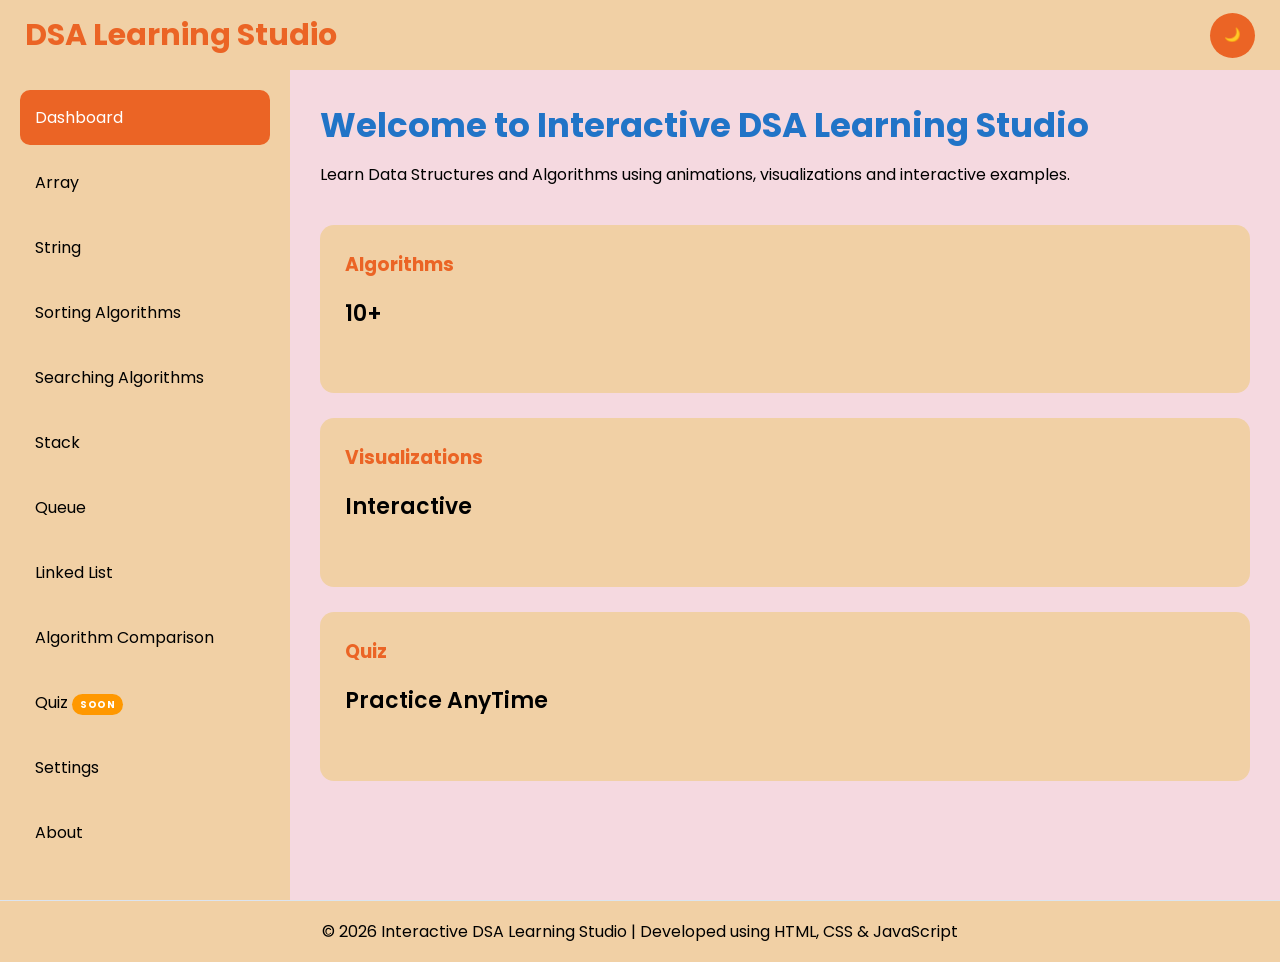
==== html/INDEX.html @ 1cca20a8 "intial commit" ====
<!DOCTYPE html>
<html lang="en">

<head>
    <meta charset="UTF-8">
    <meta name="viewport" content="width=device-width, initial-scale=1.0">

    <title>Interactive DSA Learning Studio</title>

    <link rel="stylesheet" href="../css/index.css">
    <link rel="preconnect" href="https://fonts.googleapis.com">

    <link href="https://fonts.googleapis.com/css2?family=Poppins:wght@300;400;500;600;700&display=swap"
        rel="stylesheet">
</head>

<body>
    <header class="header">
        <div class="logo">
            <h1>DSA Learning Studio</h1>

        </div>

        <nav class="top-nav">

            <button id="themeToggle" class="nav-btn">
                🌙
            </button>

            <button id="menuToggle" class="nav-btn mobile-only">
                ☰
            </button>

        </nav>

    </header>

    <div class="container">
        <aside class="sidebar" id="sidebar">
            <ul>
                <li class="active" data-page="dashboard">
                    Dashboard
                </li>
                <li data-page="array">
                    Array
                </li>
                </li>
                <li data-page="string">
                    String
                </li>
                <li data-page="sorting">
                    Sorting Algorithms
                </li>

                <li data-page="searching">
                    Searching Algorithms
                </li>

                <li data-page="stack">
                    Stack
                </li>

                <li data-page="queue">
                    Queue
                </li>

                <li data-page="linkedlist">
                    Linked List
                </li>

                <li data-page="comparison">
                    Algorithm Comparison
                </li>

                <li data-page="quiz">
                    Quiz
                    <span class="sidebar-badge">Soon</span>
                </li>

                <li data-page="settings">
                    Settings
                </li>

                <li data-page="about">
                    About
                </li>

            </ul>

        </aside>

        <main id="app">
            <section class="welcome">

                <h1>
                    Welcome to Interactive DSA Learning Studio
                </h1>

                <p>

                    Learn Data Structures and Algorithms
                    through interactive visualizations,
                    animations, quizzes, comparisons,
                    and real-time demonstrations.

                </p>

                <div class="dashboard-cards">

                    <article class="card">

                        <h3>Algorithms</h3>

                        <p>10+</p>

                    </article>

                    <article class="card">

                        <h3>Visualizations</h3>

                        <p>Interactive</p>

                    </article>

                    <article class="card">

                        <h3>Quiz</h3>

                        <p>Practice Anytime</p>

                    </article>

                </div>

            </section>

        </main>

    </div>

    <footer class="footer">

        <p>

            © 2026 Interactive DSA Learning Studio

            |
            Developed using HTML, CSS & JavaScript

        </p>

    </footer>
    <dialog id="infoDialog">

        <h2>Information</h2>
        <p>
            This application helps students
            understand DSA concepts visually.
        </p>

        <button onclick="document.getElementById('infoDialog').close()">
            Close
        </button>

    </dialog>

    <script src="../js/index.js"></script>

</body>

</html>
---- css/index.css ----
@import url('https://fonts.googleapis.com/css2?family=Poppins:wght@300;400;500;600;700;800&display=swap');

:root {
    --primary: #eb6425;
    --h1: rgb(0, 60, 255);
    --bg: #f5d9e0;
    --surface: #f1d0a5;
    --border: #dbe4f0;
    --radius: 14px;
}

body.dark {
    --bg: #121d38;
    --surface: #0c182b;
    --text: #f8fafc;
}

* {
    margin: 0;
    padding: 0;
    box-sizing: border-box;
}

body {
    font-family: "Poppins", sans-serif;
    background: var(--bg);
    color: var(--text);
}

.header {
    height: 70px;
    background: var(--surface);
    display: flex;
    justify-content: space-between;
    align-items: center;
    padding: 0 25px;
    top: 0;
}

.logo h1 {
    color: var(--primary);
    font-size: 30px;
}

.top-nav {
    display: flex;
    align-items: center;
    gap: 12px;
}

.nav-btn {
    border: none;
    background: var(--primary);
    width: 45px;
    height: 45px;
    border-radius: 50%;
}

.nav-btn:hover {
    transform: scale(1.09);
    background: #1a3155;
}

.mobile-only {
    display: none;
}

.container {
    display: flex;
    min-height: calc(100vh - 70px);
}

.sidebar {
    width: 290px;
    background: var(--surface);
    padding: 20px;
}

.sidebar ul {
    list-style: none;
}

.sidebar li {
    padding: 15px;
    margin-bottom: 10px;
    border-radius: 10px;
}

.sidebar li:hover {
    background: var(--primary);
    color: #fcf7f7;
    cursor: pointer;
}

.sidebar li.active {
    background: var(--primary);
    color: #fff;
}

.sidebar-badge {
    margin-left: auto;
    padding: 3px 8px;
    background: #ff9800;
    color: #fff;
    font-size: 10px;
    font-weight: 700;
    border-radius: 12px;
    text-transform: uppercase;
    letter-spacing: .5px;
}

.soon-badge {
    display: inline-block;
    margin-left: 10px;
    padding: 3px 10px;
    font-size: 12px;
    font-weight: 600;
    color: #fff;
    background: #ff9800;
    border-radius: 20px;
    letter-spacing: .5px;
    vertical-align: middle;
}

main {
    flex: 3;
    padding: 30px;
}

.welcome h1 {
    font-size: 34px;
    margin-bottom: 10px;
    color: #2174c7;
}

.welcome p {
    line-height: 1.8;
    margin-bottom: 35px;
}

.dashboard-cards {
    display: grid;
    gap: 25px;
}

main section h1 {
    color: var(--h1);
}

.card {
    background: var(--surface);
    padding: 25px;
    border-radius: var(--radius);
}

.card:hover {
    transform: translateY(-8px);
    transition: .3s;
}

.card h3 {
    color: var(--primary);
    margin-bottom: 15px;
}

.card p {
    font-size: 22px;
    font-weight: 600;
}

button {
    font-family: inherit;
}

/* ===========================================
            ARRAY VISUALIZER
=========================================== */

.array-page {
    width: 100%;
    animation: fadeIn .4s;
}

/* ---------- Controls ---------- */

.array-controls {
    display: flex;
    gap: 15px;
    margin: 25px 0;
    flex-wrap: wrap;
}

.array-controls section {
    display: flex;
    gap: 12px;
    flex-wrap: wrap;
}

/* ---------- Visualization ---------- */

#arrayContainer {

    min-height: 180px;

    display: flex;

    justify-content: center;

    align-items: flex-end;

    gap: 15px;

    flex-wrap: wrap;

}

/* ---------- Array Box ---------- */

.array-box {

    width: 85px;

    height: 85px;

    background: var(--primary);

    color: white;

    border-radius: 12px;

    display: flex;

    flex-direction: column;

    justify-content: center;

    align-items: center;

    font-weight: bold;

    transition: .4s;

    position: relative;

    box-shadow: 0 5px 12px rgba(0, 0, 0, .15);

}

/* Value */

.array-value {

    font-size: 22px;

}

/* Index */

.array-index {

    position: absolute;

    bottom: -28px;

    font-size: 15px;

    color: var(--text);

    font-weight: 600;

}

/* ---------- Active ---------- */

.array-box.active {

    background: #2563eb;

    transform: translateY(-10px);

}

/* ---------- Insert ---------- */

.array-box.insert {

    background: #22c55e;

    transform: translateY(-12px) scale(1.08);

    box-shadow: 0 0 20px rgba(34, 197, 94, .6);

    animation: arrayInsert .5s ease;

}

/* ---------- Delete ---------- */

.array-box.delete {

    background: #ef4444;

    animation: arrayDelete .5s ease forwards;

}

/* ---------- Update ---------- */

.array-box.update {

    background: #f59e0b;

}

/* ---------- Traverse ---------- */

.array-box.visit {

    background: #8b5cf6;

    transform: translateY(-12px) scale(1.08);

    box-shadow: 0 0 20px rgba(139, 92, 246, .6);

}

/* ===========================================
            MEMORY PANEL
=========================================== */

.memory-panel {

    margin-top: 35px;

    background: var(--surface);

    padding: 25px;

    border-radius: 12px;

    box-shadow: 0 5px 15px rgba(0, 0, 0, .08);

}

.memory-panel h2 {

    color: var(--primary);

    margin-bottom: 18px;

}

#memoryContainer {

    display: flex;

    flex-direction: column;

    gap: 12px;

}

/* ---------- Memory Card ---------- */

.memory-card {

    background: white;

    color: black;

    border-left: 6px solid var(--primary);

    padding: 14px;

    border-radius: 8px;

    font-family: Consolas, monospace;

    animation: memoryAnimation .5s ease;

}

body.dark .memory-card {

    background: #24324d;

    color: white;

}

/* ===========================================
            SYNTAX PANEL
=========================================== */

.syntax-panel {

    margin-top: 35px;

    background: var(--surface);

    padding: 25px;

    border-radius: 12px;

    box-shadow: 0 5px 15px rgba(0, 0, 0, .08);

}

.syntax-panel h2 {

    color: var(--primary);

    margin-bottom: 15px;

}

.syntax-panel pre {

    background: #0f172a;

    color: #22c55e;

    padding: 20px;

    border-radius: 10px;

    overflow: auto;

    font-size: 15px;

    line-height: 1.8;

}

/* ===========================================
            ANIMATIONS
=========================================== */

@keyframes arrayInsert {

    from {

        transform: translateY(-70px);

        opacity: 0;

    }

    to {

        transform: translateY(0);

        opacity: 1;

    }

}

@keyframes arrayDelete {

    from {

        opacity: 1;

        transform: scale(1);

    }

    to {

        opacity: 0;

        transform: scale(.5);

    }

}

@keyframes memoryAnimation {

    from {

        transform: translateX(-30px);

        opacity: 0;

    }

    to {

        transform: translateX(0);

        opacity: 1;

    }

}

.journey-box {
    width: 100%;
    min-height: 280px;
    border-radius: 14px;
    border: 2px solid #4a90e2;
    background: #ffffff;
    display: flex;
    flex-direction: column;
    justify-content: space-between;
    align-items: center;
    padding: 20px;
    overflow: hidden;
}

.journey-step {
    font-size: 20px;
    font-weight: 700;
    color: #4a90e2;
    min-height: 30px;
    text-align: center;
    transition: opacity .3s ease, transform .3s ease;
}

/* ==========================================
   JOURNEY ANIMATION AREA
========================================== */

.journey-animation {
    width: 100%;
    flex: 1;

    display: flex;
    justify-content: center;
    align-items: center;

    position: relative;

    /* IMPORTANT:
       Do not clip the floating element */
    overflow: visible;
}


/* ==========================================
   FLOATING DELETED VALUE
========================================== */

.floating-value {

    position: absolute;

    width: 60px;
    height: 60px;

    border-radius: 50%;

    background: #4a90e2;
    color: #ffffff;

    display: flex;
    justify-content: center;
    align-items: center;

    font-size: 22px;
    font-weight: 700;

    opacity: 0;

    pointer-events: none;

    z-index: 100;

    will-change: transform, opacity;

    transform:
        translate3d(0, 0, 0) scale(.85);

    transition:
        transform .55s cubic-bezier(.22, 1, .36, 1),
        opacity .35s ease;

    box-shadow:
        0 8px 22px rgba(239, 68, 68, .25);

    backface-visibility: hidden;
}

/* ==========================================
   JOURNEY ARRAY
========================================== */

.journey-array {

    display: flex;

    gap: 15px;

    align-items: center;

    justify-content: center;

    flex-wrap: wrap;

    perspective: 800px;

    position: relative;

    z-index: 5;
}


/* ==========================================
   JOURNEY CELL
========================================== */

.journey-cell {

    width: 65px;
    height: 65px;

    border: 2px solid #4a90e2;

    border-radius: 10px;

    display: flex;

    justify-content: center;

    align-items: center;

    font-size: 22px;

    font-weight: bold;

    background: #f8fbff;

    color: #1f2937;

    /*
       IMPORTANT:
       Only transform is used for physical movement.
       Background/border changes are separate states.
    */

    transition:
        transform .65s cubic-bezier(.22, 1, .36, 1),
        opacity .35s ease;

    will-change: transform, opacity;

    backface-visibility: hidden;

    position: relative;

    z-index: 2;
}

/* ==========================================
   ACTIVE / ACCESS
========================================== */

.journey-cell.active {

    transform:
        translate3d(0, -10px, 0) scale(1.06);

    background: #dbeafe;

    border-color: #4a90e2;

    box-shadow:
        0 10px 22px rgba(74, 144, 226, .22);
}


/* ==========================================
   DELETED ELEMENT
========================================== */

.journey-cell.delete {

    background: #ef4444;

    color: #ffffff;

    border-color: #ef4444;

    transform:
        translate3d(0, -10px, 0) scale(1.08);

    opacity: .65;

    box-shadow:
        0 10px 24px rgba(239, 68, 68, .25);
}


/* ==========================================
   SHIFTING ELEMENT
========================================== */

/*
   IMPORTANT:
   No background.
   No border.
   No color change.

   The complete box simply moves.
*/

.journey-cell.shift-left {

    transform:
        translate3d(-80px, 0, 0) scale(1.03);

    background: #4a90e2;

    color: #ffffff;

    border-color: #4a90e2;

    box-shadow:
        0 8px 20px rgba(74, 144, 226, .25);
}


/* ==========================================
   FINAL INSERTED POSITION
========================================== */

.journey-cell.fill {

    background: #4a90e2;

    color: #ffffff;

    border-color: #4a90e2;

    transform:
        translate3d(0, -4px, 0) scale(1.04);

    box-shadow:
        0 8px 20px rgba(74, 144, 226, .28);
}

.memory-panel {
    transition:
        transform .55s cubic-bezier(.22, 1, .36, 1),
        opacity .4s ease;
}

.memory-panel {
    position: relative;
    z-index: 20;
    will-change: transform;
    backface-visibility: hidden;
}


/* ==========================================
        STRING VISUALIZER
========================================== */

#stringInput {
    border-radius: 10px;
    font-size: large;
    padding: 20px;
}

#stringInput::placeholder {
    font-size: 17px;
    font-weight: 500;
    color: #b4b0b0;
    padding: 20px;
}

#stringInput:focus {
    border-color: var(--primary);
    box-shadow: 0 0 0 3px rgba(235, 100, 37, .12);
}

.string-page {
    width: 100%;
    animation: fadeIn .4s;
}


/* ---------- Controls ---------- */

.string-controls {

    display: flex;

    gap: 15px;

    margin: 25px 0;

    flex-wrap: wrap;
}

.string-controls section {

    display: flex;

    gap: 12px;

    flex-wrap: wrap;
}


/* ---------- String Visualization ---------- */

#stringContainer {

    min-height: 180px;

    display: flex;

    justify-content: center;

    align-items: flex-end;

    gap: 15px;

    flex-wrap: wrap;
}


/* ---------- Character Box ---------- */

.string-box {

    width: 70px;

    height: 70px;

    background: var(--primary);

    color: white;

    border-radius: 12px;

    display: flex;

    flex-direction: column;

    justify-content: center;

    align-items: center;

    font-weight: bold;

    position: relative;

    box-shadow:
        0 5px 12px rgba(0, 0, 0, .15);

    transition:
        transform .5s ease,
        background .35s ease,
        opacity .35s ease;
}


/* Character */

.string-character {

    font-size: 25px;

}


/* Index */

.string-index {

    position: absolute;

    bottom: -28px;

    font-size: 15px;

    color: var(--text);

    font-weight: 600;

}


/* ---------- Active ---------- */

.string-box.active {

    background: #2563eb;

    transform:
        translateY(-10px) scale(1.05);
}


/* ---------- Insert ---------- */

.string-box.insert {

    background: #22c55e;

}


/* ---------- Delete ---------- */

.string-box.delete {

    background: #ef4444;

}


/* ---------- Update ---------- */

.string-box.update {

    background: #f59e0b;

}


/* ---------- Traverse ---------- */

.string-box.visit {

    background: #8b5cf6;

}


/* ==========================================
        STRING JOURNEY CELL
========================================== */

.string-journey-cell {

    width: 65px;

    height: 65px;

    border: 2px solid #4a90e2;

    border-radius: 10px;

    display: flex;

    justify-content: center;

    align-items: center;

    font-size: 22px;

    font-weight: bold;

    background: #f8fbff;

    color: #1f2937;

    transition:
        transform .65s cubic-bezier(.22, 1, .36, 1),
        background .35s ease,
        color .35s ease,
        opacity .4s ease;

    will-change: transform, opacity;

    backface-visibility: hidden;
}


body.dark .string-journey-cell {

    background: #24324d;

    color: white;

}


/* ---------- Active Character ---------- */

.string-journey-cell.active {

    background: #dbeafe;

    border-color: #2563eb;

    transform:
        translateY(-10px) scale(1.06);

    box-shadow:
        0 10px 22px rgba(37, 99, 235, .22);
}


/* ---------- Stored Character ---------- */

.string-journey-cell.fill {

    background: #4a90e2;

    color: white;

    border-color: #4a90e2;
}


/* ==========================================
        STRING MEMORY CARDS
========================================== */

.string-memory-card {

    background: white;

    color: black;

    border-left:
        6px solid var(--primary);

    padding: 14px;

    border-radius: 8px;

    font-family: Consolas, monospace;

    animation:
        memoryAnimation .5s ease;
}


body.dark .string-memory-card {

    background: #24324d;

    color: white;
}

#stringJourneySurface {
    position: relative;
    min-height: 0;
    overflow: visible;
}

#stringJourneySurface.active {
    min-height: 420px;
    margin: 25px 0;
}

#stringMemoryPanel {
    position: relative;
    z-index: 5;

    transition:
        transform .7s cubic-bezier(.22, 1, .36, 1),
        box-shadow .5s ease;

    will-change: transform;
}

#stringMemoryPanel.string-simulation-active {
    transform: translateY(-210px);
    z-index: 5;
}

#stringMemoryPanel.moving {
    transform: translateY(0);
    opacity: 1;
}


#arrayInput {
    border-radius: 10px;
    font-size: large;
    padding: 20px;
}

#arrayInput::placeholder {
    font-size: 17px;
    font-weight: 500;
    color: #999;
    padding: 20px;
}

.array-index-input {
    border-radius: 10px;
    font-size: large;
    padding: 20px;
}

.array-index-input:focus {
    font-size: 17px;
    font-weight: 500;
    color: #999;
    padding: 20px;
}

#targetInput {
    border-radius: 10px;
    font-size: large;
    padding: 20px;
}

#targetInput::placeholder {
    font-size: 17px;
    font-weight: 500;
    color: #999;
    padding: 20px;
}

#algorithmSelect {
    width: 220px;
    height: 52px;
    padding: 0 18px;
    border: none;
    border-radius: 10px;
    background: var(--primary);
    color: #ffffff;
    font-size: 16px;
    font-family: inherit;
    font-weight: 600;
    cursor: pointer;
    outline: none;
    box-shadow: 0 6px 18px rgba(0, 0, 0, .12);
    transition: all .3s ease;
}

#algorithmSelect:hover {
    transform: translateY(-2px);
    background: #152e80;
    box-shadow: 0 10px 22px rgba(0, 0, 0, .18);
}

#algorithmSelect:focus {
    border: 2px solid var(--primary);
}

#algorithmSelect option {
    color: #000000;
    background: var(--surface);
    font-size: 16px;
}

#speedSelect {
    width: 180px;
    height: 52px;
    border: none;
    border-radius: 10px;
    padding: 0 15px;
    background: var(--primary);
    color: white;
    font-size: 16px;
    font-weight: 600;
    cursor: pointer;
    transition: .3s;
}

#speedSelect:hover {
    background: #152e80;
}

#speedSelect option {
    background: white;
    color: black;
}

.bar.divide {
    background: #8b5cf6;
}

.bar.merge {
    background: #f59e0b;
}

.bar.pivot {
    background: #facc15;
    color: black;
}

.bar.right {
    background: #a855f7;
}

.primary-btn,
.success-btn {
    padding: 12px 24px;
    border: none;
    border-radius: 10px;
    font-size: 16px;
    font-weight: 600;
    font-family: inherit;
    cursor: pointer;
    transition: all .3s ease;
    color: white;
}

.primary-btn {
    background: var(--primary);
}

.success-btn {
    background: var(--primary);
}

.primary-btn:hover {
    background: #152e80;
    transform: translateY(-3px);
    box-shadow: 0 8px 20px rgba(235, 100, 37, .35);
}

.success-btn:hover {
    background: #152e80;
    transform: translateY(-3px);
    box-shadow: 0 8px 20px rgba(22, 163, 74, .35);
}

.primary-btn:active,
.success-btn:active {
    transform: scale(.96);
}

.sorting-page {
    animation: fadeIn .4s;
}

.sorting-controls {
    display: flex;
    gap: 15px;
    margin: 25px 0;
    flex-wrap: wrap;
}

.bar.minimum {
    background: #facc15;
    color: black;
}

.bar.key {
    background: #facc15;
    color: #000;
}

.bar.found {
    background: #22c55e;
}

.bar.notfound {
    background: #ef4444;
}

.bar.mid {
    background: #facc15;
    color: black;
}

.bar.range {
    background: #2563eb;
}

.bar.mid {
    background: #facc15;
    color: black;
}

.bar.range {
    background: #3b82f6;
}

.bar.eliminated {
    background: #e62877;
    opacity: .5;
}

.bar.found {
    background: #22c55e;
}

.algorithms-section {
    margin-top: 40px;
}

.algorithms-section h2 {
    margin-bottom: 10px;
    color: #2563eb;
}

.algorithms-section p {
    margin-bottom: 25px;
    color: #666;
}

.algorithm-category {
    background: #ffffff;
    border-radius: 12px;
    padding: 20px;
    margin-bottom: 20px;
    box-shadow: 0 4px 12px rgba(0, 0, 0, .08);
}

body.dark .algorithm-category {
    background: #2b2b2b;
}

.algorithm-category h3 {
    margin-bottom: 15px;
    color: #0f172a;
}

body.dark .algorithm-category h3 {
    color: #ffffff;
}

.algorithm-category ul {
    list-style: none;
    padding: 0;
}

.algorithm-category li {
    padding: 8px 0;
    border-bottom: 1px solid #e5e7eb;
}

.algorithm-category li:last-child {
    border-bottom: none;
}

.available {
    color: #16a34a;
    font-weight: bold;
    margin-right: 8px;
}

.coming-soon {
    color: #f59e0b;
    font-weight: bold;
    margin-right: 8px;
}

.status-panel {
    position: relative;
    z-index: 30;
}

.status-card {
    position: relative;
    z-index: 30;
}

.status-panel p {
    margin: 10px 0;
    font-size: 16px;
}

.status-panel strong {
    color: var(--primary);
}

.visualizer {
    margin-top: 40px;
    background: var(--surface);
    border-radius: 12px;
    padding: 30px;
    min-height: 420px;
    box-shadow: var(--shadow);
}

#barContainer {
    height: 320px;
    display: flex;
    align-items: flex-end;
    justify-content: center;
    gap: 10px;
}

.bar {
    width: 45px;
    background: var(--primary);
    color: white;
    display: flex;
    justify-content: center;
    align-items: flex-end;
    padding-bottom: 8px;
    border-radius: 8px 8px 0 0;
    transition: .5s;
    font-size: 14px;
    font-weight: bold;
}

#status {
    margin-top: 20px;
    font-weight: 600;
    color: var(--primary);
}

.bar {
    transition: all .5s ease;
}

.bar.active {
    background: #2563eb;
}

.bar.swap {
    background: #ef4444;
}

.bar.sorted {
    background: #22c55e;
}

.bar {
    transition: all .5s ease;
}

.bar.active {
    background: #2563eb;
    transform: scale(1.08);
}

.bar.swap {
    background: #ef4444;
}

.bar.sorted {
    background: #22c55e;
}

.stack-page {
    width: 100%;
}

.stack-container {
    width: 100%;
    height: 420px;
    display: flex;
    justify-content: center;
    align-items: center;
    margin: 30px 0;
    background-color: var(--surface);
    border-radius: 10px;
}

.stack-wrapper {
    position: relative;
    width: 180px;
    height: 360px;
    display: flex;
    flex-direction: column;
    justify-content: flex-end;
    align-items: center;
}

#stackArea {
    width: 100%;
    height: 320px;
    display: flex;
    flex-direction: column;
    justify-content: flex-end;
    align-items: center;
    gap: 8px;
}

.stack-box {
    width: 120px;
    height: 40px;
    background: #3b82f6;
    color: white;
    border-radius: 8px;
    display: flex;
    justify-content: center;
    align-items: center;
    font-size: 18px;
    font-weight: bold;
    border: 2px solid white;
    transition: .3s;
}

.stack-box.top {
    background: #22c55e;
    border-color: #22c55e;
    box-shadow: 0 0 15px rgba(34, 197, 94, .5);
}

.stack-base {
    width: 150px;
    height: 10px;
    background: rgb(59, 57, 57);
    border-radius: 20px;
    margin-top: 8px;
}

#stackInput {
    border-radius: 10px;
    font-size: large;
    padding: 20px;
}

#stackInput::placeholder {
    font-size: 17px;
    font-weight: 500;
    color: #999;
    padding: 20px;
}

.stack-box.push {
    animation: pushAnimation .5s ease;
}

@keyframes pushAnimation {
    0% {
        transform: translateY(-80px);
        opacity: 0;
    }

    100% {
        transform: translateY(0);
        opacity: 1;
    }
}

.stack-box.pop {
    animation: popAnimation .5s ease forwards;
}

@keyframes popAnimation {
    0% {
        transform: translateY(0);
        opacity: 1;
    }

    100% {
        transform: translateY(-80px);
        opacity: 0;
    }
}

.stack-box.peek {
    background: #c5229c;
    box-shadow: 0 0 20px #c522a2;
    border-color: #c5229c;
    transition: all .3s ease;
}

.queue-box.front {
    background: #4022c5;
    border-color: #22c55e;
}

.queue-box {
    width: 60px;
    height: 60px;
    background: #3b82f6;
    color: white;
    display: flex;
    align-items: center;
    justify-content: center;
    border-radius: 10px;
    font-weight: bold;
    font-size: 18px;
    flex-shrink: 0;
    transition: 0.3s;
}

.queue-page {
    width: 100%;
}

.queue-controls {
    display: flex;
    align-items: center;
    gap: 15px;
    flex-wrap: wrap;
    margin: 25px 0;
}

#queueInput {
    width: 220px;
    padding: 20px;
    border-radius: 10px;
    font-size: 18px;
    outline: none;
    background: white;
    box-shadow: 0 5px 15px rgba(0, 0, 0, .08);
}

#queueInput::placeholder {
    font-size: 17px;
    font-weight: 500;
    color: #999;
}

.queue-container {
    width: 100%;
    margin: 30px 0;
}

.queue-wrapper {
    width: 100%;
    min-height: 120px;
    background: var(--surface);
    border-radius: 12px;
    padding: 20px;
    overflow-x: auto;
}

#queueArea {
    display: flex;
    align-items: center;
    gap: 16px;
    min-height: 70px;
}

.queue-box {
    width: 60px;
    height: 60px;
    background: #3b82f6;
    color: white;
    display: flex;
    justify-content: center;
    align-items: center;
    border-radius: 8px;
    border: 2px solid white;
    font-size: 18px;
    font-weight: bold;
    flex-shrink: 0;
    transition: .3s;
}

.queue-box.front {
    background: #22c55e;
    border-color: #22c55e;
    box-shadow: 0 0 15px rgba(34, 197, 94, .5);
}

.queue-box.enqueue {
    animation: enqueueAnimation .5s ease;
}

@keyframes enqueueAnimation {
    from {
        transform: translateX(80px);
        opacity: 0;
    }

    to {
        transform: translateX(0);
        opacity: 1;
    }
}

.queue-box.dequeue {
    animation: dequeueAnimation .5s ease forwards;
}

@keyframes dequeueAnimation {
    from {
        transform: translateX(0);
        opacity: 1;
    }

    to {
        transform: translateX(-80px);
        opacity: 0;
    }
}

.queue-dashboard {
    display: grid;
    grid-template-columns: repeat(3, 1fr);
    gap: 20px;
    margin-top: 30px;
}

.queue-dashboard .card {
    background: var(--surface);
    padding: 20px;
    border-radius: 12px;
    text-align: center;
    box-shadow: 0 4px 10px rgba(0, 0, 0, .08);
}

.queue-dashboard h3 {
    color: var(--primary);
    margin-bottom: 10px;
}

.queue-dashboard p {
    font-size: 26px;
    font-weight: bold;
}

#queueProgress {
    width: 100%;
    height: 18px;
    margin-top: 25px;
}

#queueProgressText {
    margin-top: 10px;
    font-weight: bold;
    color: var(--primary);
}

.operation-card {
    margin-top: 25px;
    background: var(--surface);
    padding: 20px;
    border-radius: 12px;
    box-shadow: 0 5px 12px rgba(0, 0, 0, .08);
}

.operation-card h3 {
    color: var(--primary);
    margin-bottom: 10px;
}

#queueOperation {
    font-weight: bold;
    font-size: 18px;
    margin-bottom: 8px;
}

#queueStatus {
    font-size: 16px;
}

.front {
    background: #4CAF50;
    color: white;
}

.peek {
    animation: peekAnimation 1s ease;
    background: #d61a43;
    color: white;
}

@keyframes peekAnimation {
    0% {
        transform: translateY(0);
    }

    50% {
        transform: translateY(-20px) scale(1.1);
    }

    100% {
        transform: translateY(0);
    }
}

.page-header {
    margin-bottom: 20px;
}

.page-header h1 {
    color: var(--h1);
    margin-bottom: 8px;
}

.page-header p {
    color: #555;
    font-size: 16px;
}

.controls {
    display: flex;
    align-items: center;
    gap: 15px;
    flex-wrap: wrap;
    margin: 25px 0;
}

#listInput {
    width: 220px;
    padding: 18px;
    border-radius: 10px;
    font-size: 17px;
    background: #fff;
    box-shadow: 0 5px 15px rgba(0, 0, 0, .08);
}

#listInput::placeholder {
    color: #999;
    font-weight: 500;
}

.controls button {
    padding: 12px 22px;
    border: none;
    border-radius: 10px;
    background: var(--primary);
    color: #fff;
    font-size: 15px;
    font-weight: 600;
    cursor: pointer;
    transition: .3s;
}

.controls button:hover {
    background: #152e80;
    transform: translateY(-3px);
}

.dashboard {
    display: grid;
    grid-template-columns: repeat(3, 1fr);
    gap: 20px;
    margin: 30px 0;
}

.dashboard-card {
    background: var(--surface);
    border-radius: 12px;
    padding: 20px;
    text-align: center;
    box-shadow: 0 5px 12px rgba(0, 0, 0, .08);
}

.dashboard-card h3 {
    color: var(--primary);
    margin-bottom: 10px;
}

.dashboard-card span {
    font-size: 26px;
    font-weight: bold;
}

#listProgress {
    width: 100%;
    height: 18px;
    margin-top: 20px;
}

#listProgressText {
    margin-top: 10px;
    text-align: center;
    font-weight: bold;
    color: var(--primary);
}

.operation-box {
    margin-top: 25px;
    background: var(--surface);
    padding: 20px;
    border-radius: 12px;
    box-shadow: 0 5px 12px rgba(0, 0, 0, .08);
}

.operation-box p {
    margin: 8px 0;
}

.operation-box strong {
    color: var(--primary);
}

.linked-list-wrapper {
    margin-top: 35px;
    background: var(--surface);
    border-radius: 12px;
    padding: 30px;
    min-height: 170px;
    overflow-x: auto;
    box-shadow: 0 5px 15px rgba(0, 0, 0, .08);
}

.head-pointer {
    font-size: 22px;
    font-weight: bold;
    color: var(--primary);
    margin-bottom: 20px;
}

.linked-list-area {
    display: flex;
    align-items: center;
    gap: 18px;
    flex-wrap: wrap;
    min-height: 80px;
}

.list-node {
    display: flex;
    align-items: center;
}

.node-value {
    width: 65px;
    height: 65px;
    background: #2563eb;
    color: #fff;
    border-radius: 10px;
    display: flex;
    justify-content: center;
    align-items: center;
    font-size: 20px;
    font-weight: bold;
    border: 2px solid white;
    box-shadow: 0 4px 12px rgba(0, 0, 0, .2);
}

.node-next {
    margin: 0 12px;
    font-size: 24px;
    font-weight: bold;
    color: var(--primary);
}

.null-text {
    font-size: 24px;
    font-weight: bold;
    color: #555;
}

.insert {
    animation: insertNode .5s ease;
}

@keyframes insertNode {
    from {
        transform: translateY(-40px);
        opacity: 0;
    }

    to {
        transform: translateY(0);
        opacity: 1;
    }
}

.delete {
    animation: deleteNode .5s ease forwards;
}

@keyframes deleteNode {
    from {
        transform: scale(1);
        opacity: 1;
    }

    to {
        transform: scale(.5);
        opacity: 0;
    }
}

.search .node-value {
    background: #facc15;
    color: #000;
    animation: searchPulse .6s infinite alternate;
}

.found .node-value {
    background: #22c55e;
    color: #fff;
    animation: foundPulse .8s infinite alternate;
}

@keyframes searchPulse {
    from {
        transform: scale(1);
    }

    to {
        transform: scale(1.08);
    }
}

@keyframes foundPulse {
    from {
        transform: scale(1);
    }

    to {
        transform: scale(1.12);
    }
}

@media(max-width:768px) {
    .dashboard {
        grid-template-columns: 1fr;
    }

    .controls {
        flex-direction: column;
        align-items: stretch;
    }

    .controls button {
        width: 100%;
    }

    #listInput {
        width: 100%;
    }

    .linked-list-area {
        justify-content: flex-start;
    }
}

@media (max-width:768px) {

    .sorting-page,
    .searching-page {
        padding: 18px;
    }

    .sorting-page h1,
    .searching-page h1 {
        font-size: 34px;
        line-height: 1.2;
    }

    .sorting-page p,
    .searching-page p {
        font-size: 17px;
    }

    .sorting-page input,
    .searching-page input {
        width: 100%;
        box-sizing: border-box;
        margin-bottom: 12px;
    }

    .sorting-page button,
    .searching-page button {
        width: 100%;
        margin-bottom: 12px;
    }

    .sorting-page select,
    .searching-page select {

        width: 100%;
        margin-bottom: 12px;
    }

    #arrayContainer,
    #searchArrayContainer {

        width: 100%;
        overflow-x: auto;
    }
}

@media (max-width:480px) {

    .sorting-page h1,
    .searching-page h1 {
        font-size: 28px;
    }

    .sorting-page p,
    .searching-page p {
        font-size: 15px;
    }

    .sorting-page button,
    .searching-page button {
        font-size: 15px;
        padding: 12px;
    }

    .sorting-page input,
    .searching-page input {
        font-size: 15px;
        padding: 12px;
    }
}

.settings-page {
    padding: 30px;
    animation: fadeIn .5s;
}

.settings-page h1 {
    font-size: 38px;
    margin-bottom: 8px;
}

.settings-page>p {
    color: gray;
    margin-bottom: 25px;
}

.settings-container {
    display: grid;
    grid-template-columns: repeat(auto-fit, minmax(320px, 1fr));
    gap: 25px;
}

.settings-card {
    background: var(--card-bg);
    border-radius: 15px;
    padding: 22px;
    box-shadow: 0 4px 12px rgba(0, 0, 0, .1);
    transition: .3s;
}

.settings-card:hover {
    transform: translateY(-4px);
}

.settings-card h2 {
    color: var(--primary);
    margin-bottom: 18px;
}

.setting-option {
    display: flex;
    align-items: center;
    gap: 12px;
    margin: 14px 0;
    cursor: pointer;
}

.setting-option input {
    transform: scale(1.15);
}

.settings-card button {
    width: 100%;
    padding: 12px;
    border: none;
    border-radius: 10px;
    background: #ff6b35;
    color: white;
    font-size: 16px;
    cursor: pointer;
    transition: .3s;
}

.settings-card button:hover {
    background: #e95a29;
}

.about-page {
    padding: 30px;
    animation: fadeIn .5s;
}

.about-page h1 {
    font-size: 38px;
    margin-bottom: 8px;
}

.about-page>p {
    color: gray;
    margin-bottom: 30px;
}

.about-container {
    display: grid;
    grid-template-columns: repeat(auto-fit, minmax(320px, 1fr));
    gap: 25px;
}

.about-card {
    background: var(--card-bg);
    border-radius: 15px;
    padding: 22px;
    box-shadow: 0 4px 12px rgba(0, 0, 0, .1);
    transition: .3s;
}

.about-card:hover {
    transform: translateY(-5px);
}

.about-card h2 {
    margin-bottom: 15px;
    color: var(--primary);
}

.about-card p {
    line-height: 1.8;
}

.about-card ul {
    margin-left: 20px;
    line-height: 2;
}

.about-footer {
    margin-top: 40px;
    text-align: center;
    color: gray;
}

.about-footer p {
    font-size: 18px;
    margin-bottom: 8px;
}

.about-footer small {
    font-size: 14px;
}


@media(max-width:768px) {
    .about-page {
        padding: 20px;
    }

    .about-page h1 {
        font-size: 30px;
    }

    .about-container {
        grid-template-columns: 1fr;
    }
}

@media(max-width:768px) {
    .settings-page {
        padding: 20px;
    }

    .settings-page h1 {
        font-size: 30px;
    }

    .settings-container {
        grid-template-columns: 1fr;
    }

    .settings-card {
        padding: 18px;
    }
}

.learn-box {
    margin-top: 40px;
    padding: 20px;
    background: #f8f9fa;
    border-left: 6px solid #ee4908;
    border-radius: 10px;
    line-height: 1.8;
}

.dark .learn-box {
    background: #2b2b2b;
    border-left: 6px solid #66bb6a;
}

.learn-box h2 {
    margin-bottom: 10px;
}

input:focus,
textarea:focus,
select:focus {
    border-color: var(--primary);
}

table {
    width: 100%;
    margin-top: 20px;
}

table th {
    background: var(--primary);
    color: white;
}

table th,
table td {
    padding: 12px;
    border: 1px solid var(--border);
    text-align: center;
}

progress {
    width: 100%;
    height: 18px;
    margin: 15px 0;
}

details {
    background: var(--surface);
    margin-top: 15px;
    padding: 15px;
    border-radius: 10px;
    border: 1px solid var(--border);
}

summary {
    cursor: pointer;
    font-weight: 600;
}

.comparison-section {
    background: var(--surface);
    padding: 25px;
    border-radius: var(--radius);
    box-shadow: var(--shadow);
    animation: fadeIn .4s ease;
}

.comparison-section h1 {
    color: var(--primary);
    margin-bottom: 10px;
}

.comparison-section p {
    color: var(--text-light);
    margin-bottom: 20px;
}

.comparison-section label {
    display: block;
    margin-bottom: 8px;
    font-weight: 600;
    color: var(--text);
}

#comparisonSelect {
    width: 320px;
    max-width: 100%;
    padding: 12px 15px;
    font-size: 16px;
    font-family: inherit;
    color: var(--text);
    background: var(--surface);
    border: 2px solid var(--primary);
    border-radius: 10px;
    outline: none;
    cursor: pointer;
    transition: all .3s ease;
    box-shadow: 0 5px 15px rgba(0, 0, 0, .08);
}

#comparisonSelect:hover {
    border-color: var(--accent);
    transform: translateY(-2px);
}

#comparisonSelect:focus {
    border-color: var(--primary);
    box-shadow: 0 0 0 4px rgba(37, 99, 235, .20);
}

#comparisonSelect option {
    background: var(--surface);
    color: var(--text);
    padding: 10px;
}

#comparisonTable {
    margin-top: 25px;
    overflow-x: auto;
}

@media(max-width:768px) {
    #comparisonSelect {
        width: 100%;
    }
}

.footer {
    background: var(--surface);
    text-align: center;
    padding: 18px;
    border-top: 1px solid var(--border);
    color: var(--text-light);
}

dialog {
    border: none;
    border-radius: 15px;
    padding: 25px;
    box-shadow: var(--shadow);
}

dialog button {
    margin-top: 20px;
}

::-webkit-scrollbar {
    width: 10px;
}

::-webkit-scrollbar-thumb {
    background: var(--primary);
    border-radius: 20px;
}

::-webkit-scrollbar-track {
    background: var(--bg);
}

@media(max-width:900px) {
    .sidebar {
        position: fixed;
        left: -270px;
        top: 70px;
        height: 100%;
        z-index: 1000;
    }

    .sidebar.show {
        left: 0;
    }

    .mobile-only {
        display: block;
    }

    main {
        padding: 20px;
    }
}

@media(max-width:600px) {
    .logo h2 {
        font-size: 18px;
    }

    .welcome h1 {
        font-size: 26px;
    }

    .dashboard-cards {
        grid-template-columns: 1fr;
    }

    .header {
        padding: 0 15px;
    }
}
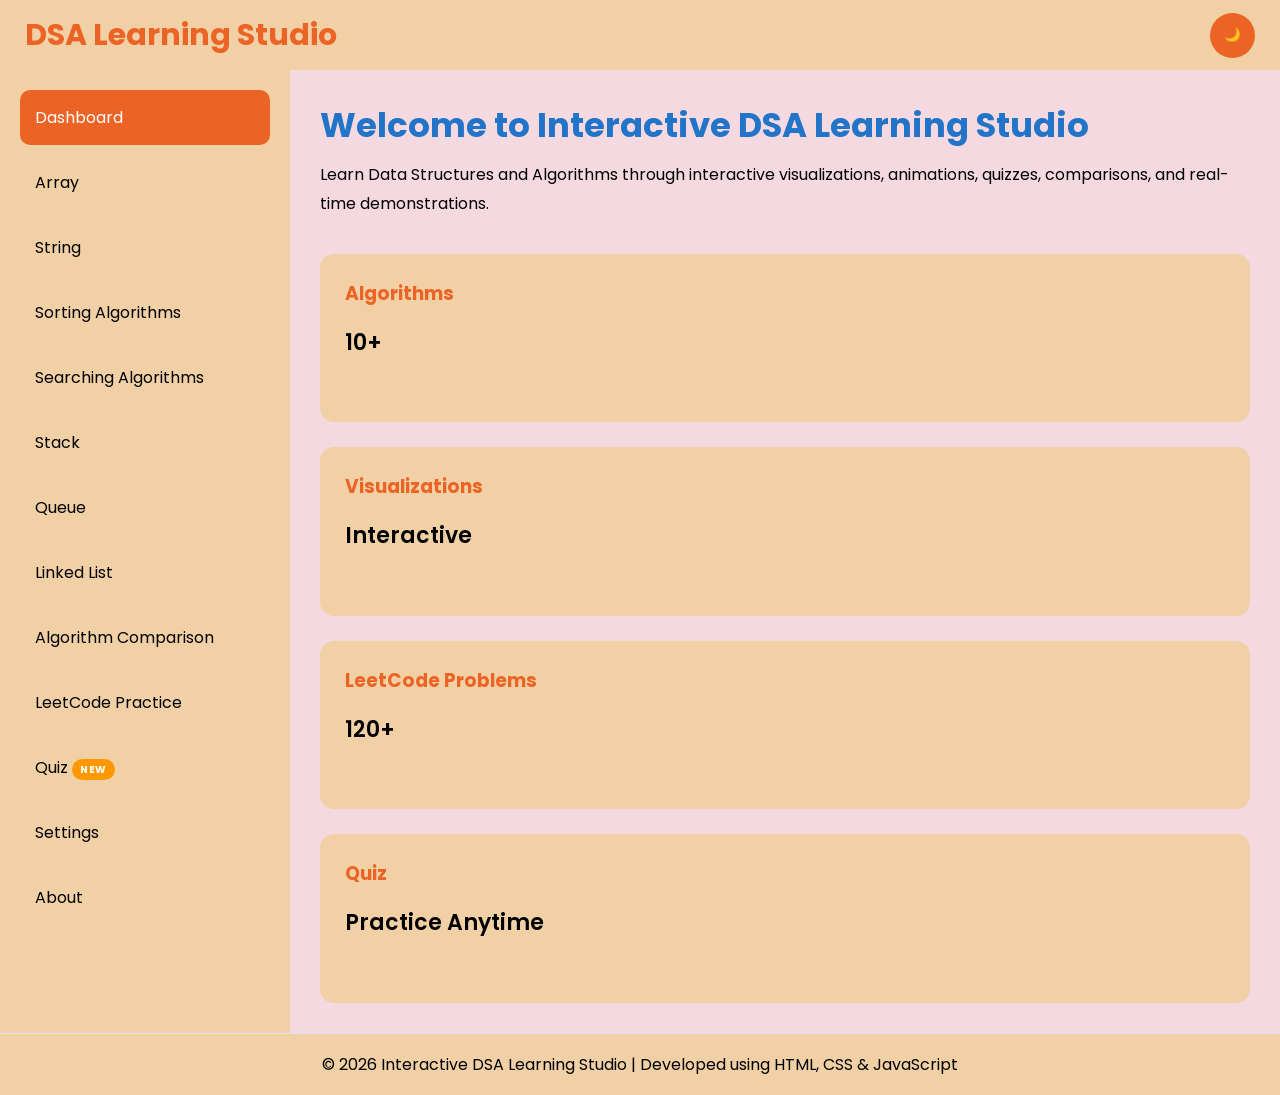
==== commit cd1eb07d: "Updated project files" ====
--- a/html/INDEX.html
+++ b/html/INDEX.html
@@ -8,6 +8,7 @@
     <title>Interactive DSA Learning Studio</title>
 
     <link rel="stylesheet" href="../css/index.css">
+
     <link rel="preconnect" href="https://fonts.googleapis.com">
 
     <link href="https://fonts.googleapis.com/css2?family=Poppins:wght@300;400;500;600;700&display=swap"
@@ -15,10 +16,11 @@
 </head>
 
 <body>
+
     <header class="header">
+
         <div class="logo">
             <h1>DSA Learning Studio</h1>
-
         </div>
 
         <nav class="top-nav">
@@ -35,19 +37,25 @@
 
     </header>
 
+
     <div class="container">
+
         <aside class="sidebar" id="sidebar">
+
             <ul>
+
                 <li class="active" data-page="dashboard">
                     Dashboard
                 </li>
+
                 <li data-page="array">
                     Array
                 </li>
-                </li>
+
                 <li data-page="string">
                     String
                 </li>
+
                 <li data-page="sorting">
                     Sorting Algorithms
                 </li>
@@ -72,9 +80,13 @@
                     Algorithm Comparison
                 </li>
 
+                <li data-page="leetcode">
+                    LeetCode Practice
+                </li>
+
                 <li data-page="quiz">
                     Quiz
-                    <span class="sidebar-badge">Soon</span>
+                    <span class="sidebar-badge">New</span>
                 </li>
 
                 <li data-page="settings">
@@ -89,7 +101,9 @@
 
         </aside>
 
+
         <main id="app">
+
             <section class="welcome">
 
                 <h1>
@@ -97,13 +111,12 @@
                 </h1>
 
                 <p>
-
                     Learn Data Structures and Algorithms
                     through interactive visualizations,
                     animations, quizzes, comparisons,
                     and real-time demonstrations.
+                </p>
 
-                </p>
 
                 <div class="dashboard-cards">
 
@@ -115,6 +128,7 @@
 
                     </article>
 
+
                     <article class="card">
 
                         <h3>Visualizations</h3>
@@ -122,6 +136,16 @@
                         <p>Interactive</p>
 
                     </article>
+
+
+                    <article class="card">
+
+                        <h3>LeetCode Problems</h3>
+
+                        <p>120+</p>
+
+                    </article>
+
 
                     <article class="card">
 
@@ -139,21 +163,22 @@
 
     </div>
 
+
     <footer class="footer">
 
         <p>
-
             © 2026 Interactive DSA Learning Studio
-
             |
             Developed using HTML, CSS & JavaScript
-
         </p>
 
     </footer>
+
+
     <dialog id="infoDialog">
 
         <h2>Information</h2>
+
         <p>
             This application helps students
             understand DSA concepts visually.
@@ -165,6 +190,7 @@
 
     </dialog>
 
+
     <script src="../js/index.js"></script>
 
 </body>
--- a/css/index.css
+++ b/css/index.css
@@ -402,7 +402,7 @@
 
     border-radius: 12px;
 
-    box-shadow: 0 5px 15px rgba(0, 0, 0, .08);
+    box-shadow: 0 5px 15px rgba(49, 47, 47, 0.08);
 
 }
 
@@ -416,9 +416,9 @@
 
 .syntax-panel pre {
 
-    background: #0f172a;
-
-    color: #22c55e;
+    background: #01073de0;
+
+    color: #f4f3f5;
 
     padding: 20px;
 
@@ -426,7 +426,9 @@
 
     overflow: auto;
 
-    font-size: 15px;
+    font-size: 25px;
+
+    font-weight:bolder;
 
     line-height: 1.8;
 
@@ -606,51 +608,101 @@
     z-index: 5;
 }
 
-
 /* ==========================================
-   JOURNEY CELL
+   ARRAY DATA JOURNEY - RESTORED
 ========================================== */
 
+.journey-animation {
+    width: 100%;
+    min-height: 180px;
+    display: flex;
+    justify-content: center;
+    align-items: center;
+    position: relative;
+    overflow: visible;
+}
+
+.journey-array {
+    display: flex !important;
+    gap: 15px !important;
+    align-items: center !important;
+    justify-content: center !important;
+    flex-wrap: wrap;
+    position: relative;
+    z-index: 5;
+}
+
 .journey-cell {
-
-    width: 65px;
-    height: 65px;
-
-    border: 2px solid #4a90e2;
-
-    border-radius: 10px;
-
-    display: flex;
-
-    justify-content: center;
-
-    align-items: center;
-
-    font-size: 22px;
-
-    font-weight: bold;
-
-    background: #f8fbff;
-
-    color: #1f2937;
-
-    /*
-       IMPORTANT:
-       Only transform is used for physical movement.
-       Background/border changes are separate states.
-    */
+    width: 65px !important;
+    height: 65px !important;
+
+    min-width: 65px !important;
+    min-height: 65px !important;
+
+    box-sizing: border-box !important;
+
+    border: 2px solid #4a90e2 !important;
+    border-radius: 10px !important;
+
+    display: flex !important;
+    justify-content: center !important;
+    align-items: center !important;
+
+    background: #f8fbff !important;
+    color: #1f2937 !important;
+
+    font-size: 22px !important;
+    font-weight: bold !important;
+
+    position: relative;
+    z-index: 2;
 
     transition:
         transform .65s cubic-bezier(.22, 1, .36, 1),
         opacity .35s ease;
 
-    will-change: transform, opacity;
-
-    backface-visibility: hidden;
-
-    position: relative;
-
-    z-index: 2;
+    flex: 0 0 65px !important;
+}
+
+.journey-cell.active {
+    background: #dbeafe !important;
+    border-color: #4a90e2 !important;
+
+    transform:
+        translate3d(0, -10px, 0)
+        scale(1.06);
+}
+
+.journey-cell.fill {
+    background: #4a90e2 !important;
+    color: white !important;
+    border-color: #4a90e2 !important;
+
+    transform:
+        translate3d(0, -4px, 0)
+        scale(1.04);
+}
+
+.journey-cell.delete {
+    background: #ef4444 !important;
+    color: white !important;
+    border-color: #ef4444 !important;
+
+    transform:
+        translate3d(0, -10px, 0)
+        scale(1.08);
+
+    opacity: .65;
+}
+
+.journey-cell.shift-left {
+    transform:
+        translate3d(-80px, 0, 0)
+        scale(1.03);
+
+    background: #4a90e2 !important;
+    color: white !important;
+    border-color: #4a90e2 !important;
 }
 
 /* ==========================================
@@ -754,28 +806,11 @@
     backface-visibility: hidden;
 }
 
-
 /* ==========================================
         STRING VISUALIZER
 ========================================== */
 
-#stringInput {
-    border-radius: 10px;
-    font-size: large;
-    padding: 20px;
-}
-
-#stringInput::placeholder {
-    font-size: 17px;
-    font-weight: 500;
-    color: #b4b0b0;
-    padding: 20px;
-}
-
-#stringInput:focus {
-    border-color: var(--primary);
-    box-shadow: 0 0 0 3px rgba(235, 100, 37, .12);
-}
+
 
 .string-page {
     width: 100%;
@@ -1041,51 +1076,7 @@
     color: white;
 }
 
-#stringJourneySurface {
-    position: relative;
-    min-height: 0;
-    overflow: visible;
-}
-
-#stringJourneySurface.active {
-    min-height: 420px;
-    margin: 25px 0;
-}
-
-#stringMemoryPanel {
-    position: relative;
-    z-index: 5;
-
-    transition:
-        transform .7s cubic-bezier(.22, 1, .36, 1),
-        box-shadow .5s ease;
-
-    will-change: transform;
-}
-
-#stringMemoryPanel.string-simulation-active {
-    transform: translateY(-210px);
-    z-index: 5;
-}
-
-#stringMemoryPanel.moving {
-    transform: translateY(0);
-    opacity: 1;
-}
-
-
-#arrayInput {
-    border-radius: 10px;
-    font-size: large;
-    padding: 20px;
-}
-
-#arrayInput::placeholder {
-    font-size: 17px;
-    font-weight: 500;
-    color: #999;
-    padding: 20px;
-}
+
 
 .array-index-input {
     border-radius: 10px;
@@ -1100,18 +1091,7 @@
     padding: 20px;
 }
 
-#targetInput {
-    border-radius: 10px;
-    font-size: large;
-    padding: 20px;
-}
-
-#targetInput::placeholder {
-    font-size: 17px;
-    font-weight: 500;
-    color: #999;
-    padding: 20px;
-}
+
 
 #algorithmSelect {
     width: 220px;
@@ -1494,18 +1474,6 @@
     margin-top: 8px;
 }
 
-#stackInput {
-    border-radius: 10px;
-    font-size: large;
-    padding: 20px;
-}
-
-#stackInput::placeholder {
-    font-size: 17px;
-    font-weight: 500;
-    color: #999;
-    padding: 20px;
-}
 
 .stack-box.push {
     animation: pushAnimation .5s ease;
@@ -1578,21 +1546,6 @@
     margin: 25px 0;
 }
 
-#queueInput {
-    width: 220px;
-    padding: 20px;
-    border-radius: 10px;
-    font-size: 18px;
-    outline: none;
-    background: white;
-    box-shadow: 0 5px 15px rgba(0, 0, 0, .08);
-}
-
-#queueInput::placeholder {
-    font-size: 17px;
-    font-weight: 500;
-    color: #999;
-}
 
 .queue-container {
     width: 100%;
@@ -1776,19 +1729,6 @@
     margin: 25px 0;
 }
 
-#listInput {
-    width: 220px;
-    padding: 18px;
-    border-radius: 10px;
-    font-size: 17px;
-    background: #fff;
-    box-shadow: 0 5px 15px rgba(0, 0, 0, .08);
-}
-
-#listInput::placeholder {
-    color: #999;
-    font-weight: 500;
-}
 
 .controls button {
     padding: 12px 22px;
@@ -2398,6 +2338,80 @@
     background: var(--bg);
 }
 
+#arrayInput,
+#stringInput,
+#targetInput,
+#stackInput,
+#queueInput,
+#listInput,
+.array-index-input,
+.string-index-input {
+
+    width: 225px;
+    height: 52px;
+    padding: 0 18px;
+
+    border: 2px solid var(--border);
+    border-radius: 10px;
+
+    background: #ffffff;
+    color: #1f2937;
+
+    font-family: inherit;
+    font-size: 16px;
+    font-weight: 500;
+
+    outline: none;
+
+    box-shadow:
+        0 4px 12px rgba(0, 0, 0, 0.06);
+
+    transition:
+        border-color .25s ease,
+        box-shadow .25s ease,
+        transform .25s ease;
+}
+
+#arrayInput::placeholder,
+#stringInput::placeholder,
+#targetInput::placeholder,
+#stackInput::placeholder,
+#queueInput::placeholder,
+#listInput::placeholder,
+.array-index-input::placeholder,
+.string-index-input::placeholder {
+
+    color: #999;
+    font-size: 15px;
+    font-weight: 500;
+}
+
+#arrayInput:focus,
+#stringInput:focus,
+#targetInput:focus,
+#stackInput:focus,
+#queueInput:focus,
+#listInput:focus,
+.array-index-input:focus,
+.string-index-input:focus {
+
+    border-color: var(--primary);
+
+    box-shadow:
+        0 0 0 3px rgba(235, 100, 37, .12);
+}
+
+#arrayInput:hover,
+#stringInput:hover,
+#targetInput:hover,
+#stackInput:hover,
+#queueInput:hover,
+#listInput:hover,
+.array-index-input:hover,
+.string-index-input:hover {
+
+    transform: translateY(-1px);
+}
 @media(max-width:900px) {
     .sidebar {
         position: fixed;
@@ -2436,4 +2450,895 @@
     .header {
         padding: 0 15px;
     }
+}
+
+.quiz-page {
+    width: 100%;
+}
+
+.quiz-header {
+    display: flex;
+    justify-content: space-between;
+    align-items: center;
+    gap: 25px;
+    padding: 20px 24px;
+    margin-bottom: 20px;
+    background: #ffffff;
+    border: 1px solid var(--border);
+    border-radius: 14px;
+    box-shadow: 0 4px 14px rgba(0, 0, 0, 0.06);
+}
+
+.quiz-header h1 {
+    margin: 0 0 6px;
+}
+
+.quiz-header p {
+    margin: 0;
+}
+
+.quiz-meta {
+    display: flex;
+    align-items: center;
+    gap: 12px;
+    white-space: nowrap;
+}
+
+.quiz-meta span {
+    padding: 9px 14px;
+    border-radius: 8px;
+    background: #eee3dd;
+    font-weight: 600;
+}
+
+.quiz-difficulty {
+    background: #eee3dd !important;
+    color: var(--primary);
+}
+
+.quiz-layout {
+    display: grid;
+    grid-template-columns: 1fr 230px;
+    gap: 20px;
+}
+
+.quiz-main {
+    min-width: 0;
+}
+
+.quiz-question-card {
+    padding: 24px;
+    margin-bottom: 18px;
+    background: #ffffff;
+    border: 1px solid var(--border);
+    border-radius: 14px;
+    box-shadow: 0 4px 14px rgba(0, 0, 0, 0.05);
+}
+
+.quiz-question-number {
+    margin-bottom: 12px;
+    font-weight: 700;
+    color: var(--primary);
+}
+
+.quiz-question-card h2 {
+    margin: 0;
+    line-height: 1.5;
+    font-size: 20px;
+}
+
+.quiz-options {
+    display: flex;
+    flex-direction: column;
+    gap: 12px;
+}
+
+.quiz-option {
+    display: flex;
+    align-items: center;
+    gap: 14px;
+    width: 100%;
+    padding: 16px 18px;
+    border: 2px solid var(--border);
+    border-radius: 10px;
+    background: #ffffff;
+    text-align: left;
+    cursor: pointer;
+    font-size: 16px;
+    transition:
+        border-color .2s ease,
+        background .2s ease,
+        transform .2s ease;
+}
+
+.quiz-option:hover {
+    border-color: var(--primary);
+    transform: translateY(-1px);
+}
+
+.option-letter {
+    display: flex;
+    align-items: center;
+    justify-content: center;
+    width: 34px;
+    height: 34px;
+    flex-shrink: 0;
+    border: 1px solid var(--border);
+    border-radius: 50%;
+    font-weight: 700;
+}
+
+.quiz-option.correct {
+    border-color: #22c55e;
+    background: #ecfdf3;
+}
+
+.quiz-option.wrong {
+    border-color: #ef4444;
+    background: #fef2f2;
+}
+
+.quiz-navigation {
+    display: flex;
+    justify-content: flex-end;
+    gap: 10px;
+    margin-top: 20px;
+}
+
+.quiz-nav-btn,
+.quiz-submit-btn {
+    min-width: 110px;
+    padding: 11px 16px;
+    border-radius: 9px;
+    border: 1px solid var(--border);
+    cursor: pointer;
+    font-weight: 600;
+}
+
+.quiz-nav-btn {
+    background: #ffffff;
+}
+
+.quiz-submit-btn {
+    background: var(--primary);
+    color: #ffffff;
+    border-color: var(--primary);
+}
+
+.quiz-nav-btn:disabled {
+    opacity: .5;
+    cursor: not-allowed;
+}
+
+.quiz-sidebar {
+    padding: 20px;
+    background: #ffffff;
+    border: 1px solid var(--border);
+    border-radius: 14px;
+    box-shadow: 0 4px 14px rgba(0, 0, 0, 0.05);
+}
+
+.quiz-sidebar h3 {
+    margin-top: 0;
+}
+
+.quiz-question-numbers {
+    display: grid;
+    grid-template-columns: repeat(3, 1fr);
+    gap: 10px;
+}
+
+.question-number {
+    height: 42px;
+    border: 1px solid var(--border);
+    border-radius: 8px;
+    background: #ffffff;
+    cursor: pointer;
+    font-weight: 600;
+}
+
+.question-number.current {
+    background: var(--primary);
+    color: #ffffff;
+    border-color: var(--primary);
+}
+
+.quiz-legend {
+    display: flex;
+    flex-direction: column;
+    gap: 8px;
+    margin-top: 20px;
+    font-size: 13px;
+}
+
+.quiz-legend span {
+    display: flex;
+    align-items: center;
+    gap: 8px;
+}
+
+.quiz-legend i {
+    width: 12px;
+    height: 12px;
+    display: inline-block;
+    border-radius: 3px;
+    border: 1px solid var(--border);
+}
+
+.legend-current {
+    background: var(--primary);
+}
+
+.legend-normal {
+    background: #ffffff;
+}
+
+.quiz-result {
+    padding: 40px;
+    text-align: center;
+    background: #ffffff;
+    border: 1px solid var(--border);
+    border-radius: 14px;
+}
+
+.quiz-score {
+    font-size: 22px;
+    font-weight: 700;
+}
+
+.quiz-page {
+    color: #1f2937;
+}
+
+.quiz-header,
+.quiz-question-card,
+.quiz-sidebar,
+.quiz-option,
+.quiz-result {
+    color: #1f2937;
+}
+
+.quiz-header h1,
+.quiz-question-card h2,
+.quiz-sidebar h3 {
+    color: #1f2937;
+}
+
+.quiz-header p {
+    color: #4b5563;
+}
+
+.quiz-meta span {
+    color: #374151;
+}
+
+.quiz-option {
+    color: #1f2937;
+}
+
+.quiz-option:hover {
+    border-color: var(--primary);
+    background: #fff7f2;
+    transform: translateY(-2px);
+    box-shadow: 0 5px 14px rgba(0, 0, 0, 0.08);
+}
+
+.quiz-option.selected {
+    border-color: var(--primary);
+    background: #fff1e8;
+    box-shadow: 0 0 0 2px rgba(235, 100, 37, 0.12);
+}
+
+.quiz-option.selected .option-letter {
+    background: var(--primary);
+    border-color: var(--primary);
+    color: #ffffff;
+}
+
+.question-number {
+    color: #1f2937;
+}
+
+.question-number:hover {
+    border-color: var(--primary);
+    background: #fff7f2;
+}
+
+.quiz-nav-btn {
+    color: #1f2937;
+}
+
+.quiz-nav-btn:hover {
+    border-color: var(--primary);
+    color: var(--primary);
+}
+
+.quiz-submit-btn:hover {
+    transform: translateY(-1px);
+    box-shadow: 0 5px 14px rgba(0, 0, 0, 0.12);
+}
+
+
+/* ==============================
+   QUIZ DARK MODE
+============================== */
+
+body.dark .quiz-page {
+    color: #e5e7eb;
+}
+
+body.dark .quiz-header,
+body.dark .quiz-question-card,
+body.dark .quiz-sidebar,
+body.dark .quiz-option,
+body.dark .quiz-result {
+    background: #1f2937;
+    color: #f9fafb;
+    border-color: #374151;
+}
+
+body.dark .quiz-header h1,
+body.dark .quiz-question-card h2,
+body.dark .quiz-sidebar h3 {
+    color: #f9fafb;
+}
+
+body.dark .quiz-header p {
+    color: #cbd5e1;
+}
+
+body.dark .quiz-meta span {
+    background: #374151;
+    color: #f9fafb;
+}
+
+body.dark .quiz-difficulty {
+    background: rgba(235, 100, 37, 0.15) !important;
+    color: #ff9a6c !important;
+}
+
+body.dark .quiz-option {
+    color: #f9fafb;
+    background: #1f2937;
+}
+
+body.dark .quiz-option:hover {
+    background: #263447;
+    border-color: var(--primary);
+    transform: translateY(-2px);
+}
+
+body.dark .quiz-option.selected {
+    background: rgba(235, 100, 37, 0.15);
+    border-color: var(--primary);
+}
+
+body.dark .quiz-option.selected .option-letter {
+    background: var(--primary);
+    border-color: var(--primary);
+    color: #ffffff;
+}
+
+body.dark .question-number {
+    background: #1f2937;
+    color: #f9fafb;
+    border-color: #374151;
+}
+
+body.dark .question-number:hover {
+    background: #263447;
+    border-color: var(--primary);
+}
+
+body.dark .quiz-nav-btn {
+    background: #1f2937;
+    color: #f9fafb;
+    border-color: #374151;
+}
+
+body.dark .quiz-nav-btn:hover {
+    border-color: var(--primary);
+    color: #ff9a6c;
+}
+
+.option-letter {
+    transition:
+        background .2s ease,
+        color .2s ease,
+        border-color .2s ease;
+}
+
+.quiz-option:hover .option-letter {
+    border-color: var(--primary);
+    color: var(--primary);
+}
+
+.quiz-option.selected .option-letter {
+    transform: scale(1.05);
+}
+
+.quiz-option.selected .option-letter {
+    background: var(--primary);
+    border-color: var(--primary);
+    color: #ffffff !important;
+    font-weight: 700;
+    opacity: 1;
+    visibility: visible;
+}
+
+body.dark .quiz-option.selected .option-letter {
+    background: var(--primary);
+    border-color: var(--primary);
+    color: #ffffff !important;
+    opacity: 1;
+    visibility: visible;
+}
+
+.question-number.answered {
+    background: #22c55e;
+    color: #ffffff;
+    border-color: #22c55e;
+}
+
+.question-number.answered:hover {
+    background: #16a34a;
+    border-color: #16a34a;
+}
+
+.question-number.current {
+    background: var(--primary);
+    color: #ffffff;
+    border-color: var(--primary);
+}
+
+/* =========================================
+   QUIZ SETUP
+========================================= */
+
+.quiz-setup-card {
+    background: #ffffff;
+    border-radius: 18px;
+    padding: 35px;
+    margin-top: 20px;
+    box-shadow:
+        0 8px 25px rgba(0, 0, 0, 0.08);
+}
+
+
+.quiz-setup-card h2 {
+    margin-bottom: 8px;
+}
+
+
+.quiz-setup-description {
+    color: #666;
+    margin-bottom: 30px;
+}
+
+
+.quiz-setup-grid {
+    display: grid;
+    grid-template-columns:
+        repeat(3, 1fr);
+    gap: 25px;
+    margin-bottom: 30px;
+}
+
+
+.quiz-setting {
+    display: flex;
+    flex-direction: column;
+    gap: 10px;
+}
+
+
+.quiz-setting label {
+    font-weight: 600;
+}
+
+
+.quiz-setting select {
+    width: 100%;
+    padding: 13px 15px;
+
+    border: 1px solid #ddd;
+    border-radius: 10px;
+
+    background: #ffffff;
+
+    font-size: 15px;
+
+    outline: none;
+
+    cursor: pointer;
+}
+
+
+.quiz-setting select:focus {
+    border-color: var(--primary);
+}
+
+
+/* =========================================
+   SELECTION SUMMARY
+========================================= */
+
+.quiz-selection-summary {
+    display: grid;
+    grid-template-columns:
+        repeat(3, 1fr);
+
+    gap: 15px;
+
+    margin-bottom: 30px;
+}
+
+
+.quiz-selection-summary div {
+    background: #e7d6ca;
+
+    border-radius: 10px;
+
+    padding: 15px;
+
+    text-align: center;
+}
+
+
+.quiz-selection-summary strong {
+    display: block;
+    margin-bottom: 5px;
+}
+
+
+/* =========================================
+   AI LOADING
+========================================= */
+
+.quiz-loading {
+    background: #ffffff;
+
+    border-radius: 18px;
+
+    padding: 50px 35px;
+
+    margin-top: 20px;
+
+    text-align: center;
+
+    box-shadow:
+        0 8px 25px rgba(0, 0, 0, 0.08);
+}
+
+
+.quiz-loading-icon {
+    font-size: 42px;
+
+    margin-bottom: 10px;
+
+    animation:
+        quizFloat 1.5s ease-in-out infinite;
+}
+
+
+.quiz-loading h2 {
+    margin-bottom: 12px;
+}
+
+
+.quiz-loading p {
+    color: #666;
+}
+
+
+.quiz-progress {
+    width: 100%;
+
+    height: 12px;
+
+    background: #eeeeee;
+
+    border-radius: 20px;
+
+    overflow: hidden;
+
+    margin: 30px 0 18px;
+}
+
+
+.quiz-progress-bar {
+    width: 5%;
+
+    height: 100%;
+
+    background: var(--primary);
+
+    border-radius: 20px;
+
+    transition:
+        width 1s linear;
+}
+
+
+.quiz-time {
+    font-size: 15px;
+
+    margin-bottom: 10px;
+}
+
+
+.quiz-time strong {
+    color: var(--primary);
+}
+
+
+.quiz-loading-status {
+    font-size: 14px;
+}
+
+
+@keyframes quizFloat {
+
+    0%,
+    100% {
+        transform:
+            translateY(0);
+    }
+
+    50% {
+        transform:
+            translateY(-6px);
+    }
+
+}
+
+
+/* =========================================
+   QUIZ ERROR
+========================================= */
+
+.quiz-error {
+    background: #ffffff;
+
+    border-radius: 18px;
+
+    padding: 40px;
+
+    margin-top: 20px;
+
+    text-align: center;
+
+    box-shadow:
+        0 8px 25px rgba(0, 0, 0, 0.08);
+}
+
+
+/* =========================================
+   DARK MODE
+========================================= */
+
+body.dark .quiz-setup-card,
+body.dark .quiz-loading,
+body.dark .quiz-error {
+
+    background: #1f2937;
+
+    color: #f9fafb;
+
+    border-color: #374151;
+}
+
+
+body.dark .quiz-setup-description,
+body.dark .quiz-loading p {
+
+    color: #cbd5e1;
+}
+
+
+body.dark .quiz-setting select {
+
+    background: #1f2937;
+
+    color: #f9fafb;
+
+    border-color: #374151;
+}
+
+
+body.dark .quiz-selection-summary div {
+
+    background: #374151;
+
+    color: #f9fafb;
+}
+
+
+body.dark .quiz-progress {
+
+    background: #374151;
+}
+
+
+/* =========================================
+   INPUT EXAMPLE SUGGESTION
+   ========================================= */
+
+.input-suggestion {
+    display: inline-block;
+    margin-top: 6px;
+    padding: 5px 10px;
+
+    font-size: 13px;
+    color: #555;
+    background: rgba(255, 255, 255, 0.8);
+
+    border: 1px solid rgba(255, 105, 40, 0.35);
+    border-radius: 8px;
+
+    cursor: pointer;
+
+    transition:
+        box-shadow 0.2s ease,
+        border-color 0.2s ease,
+        transform 0.2s ease;
+}
+
+/* Glow when mouse goes over the suggestion */
+.input-suggestion:hover {
+    border-color: #ff641f;
+    box-shadow: 0 0 10px rgba(255, 100, 31, 0.45);
+    transform: translateY(-1px);
+}
+
+/* Small click effect */
+.input-suggestion:active {
+    transform: translateY(0);
+}
+
+/* ==========================================
+   LEETCODE PRACTICE
+========================================== */
+
+.leetcode-section {
+    margin-top: 30px;
+    background: var(--surface);
+    padding: 30px;
+    border-radius: var(--radius);
+    box-shadow: 0 5px 15px rgba(0, 0, 0, 0.08);
+    animation: fadeIn .4s;
+}
+
+.leetcode-intro {
+    text-align: center;
+    max-width: 800px;
+    margin: 0 auto;
+}
+
+.leetcode-intro h2 {
+    color: var(--primary);
+    margin-bottom: 12px;
+    font-size: 26px;
+}
+
+.leetcode-intro p {
+    line-height: 1.8;
+    margin: 0;
+}
+.leetcode-problems {
+    margin-top: 30px;
+    display: flex;
+    flex-direction: column;
+    gap: 15px;
+}
+
+.leetcode-card {
+    background: var(--bg);
+    border: 1px solid var(--border);
+    border-radius: 12px;
+    padding: 20px;
+    display: flex;
+    justify-content: space-between;
+    align-items: center;
+    gap: 20px;
+    transition: .3s ease;
+}
+
+.leetcode-card:hover {
+    transform: translateY(-3px);
+    box-shadow: 0 8px 20px rgba(0, 0, 0, .08);
+}
+
+.leetcode-card-content h3 {
+    color: var(--text);
+    margin-bottom: 6px;
+    font-size: 19px;
+}
+
+.leetcode-number {
+    color: var(--primary);
+    font-size: 14px;
+    font-weight: 600;
+    margin-bottom: 10px;
+}
+
+.leetcode-tags {
+    display: flex;
+    gap: 8px;
+    flex-wrap: wrap;
+}
+
+.leetcode-tags span {
+    background: var(--surface);
+    border: 1px solid var(--border);
+    padding: 5px 10px;
+    border-radius: 20px;
+    font-size: 12px;
+}
+
+.leetcode-card-action {
+    display: flex;
+    align-items: center;
+    gap: 15px;
+    flex-shrink: 0;
+}
+
+.leetcode-btn {
+    background: var(--primary);
+    color: white;
+    padding: 10px 18px;
+    border-radius: 8px;
+    text-decoration: none;
+    font-weight: 600;
+    transition: .3s ease;
+}
+
+.leetcode-btn:hover {
+    transform: translateY(-2px);
+    background: #152e80;
+}
+
+/* ==========================================
+   LEETCODE SEARCH & FILTERS
+========================================== */
+
+.leetcode-controls {
+    margin-top: 30px;
+    display: flex;
+    gap: 15px;
+    align-items: center;
+    flex-wrap: wrap;
+}
+
+.leetcode-controls input,
+.leetcode-controls select {
+    height: 44px;
+    border: 1px solid var(--border);
+    border-radius: 8px;
+    background: var(--bg);
+    color: var(--text);
+    font-family: inherit;
+    font-size: 14px;
+    padding: 0 14px;
+    outline: none;
+}
+
+.leetcode-controls input {
+    flex: 1;
+    min-width: 240px;
+}
+
+.leetcode-controls select {
+    min-width: 170px;
+    cursor: pointer;
+}
+
+.leetcode-controls input:focus,
+.leetcode-controls select:focus {
+    border-color: var(--primary);
+}
+
+.leetcode-controls input::placeholder {
+    color: var(--text);
+    opacity: 0.6;
 }
